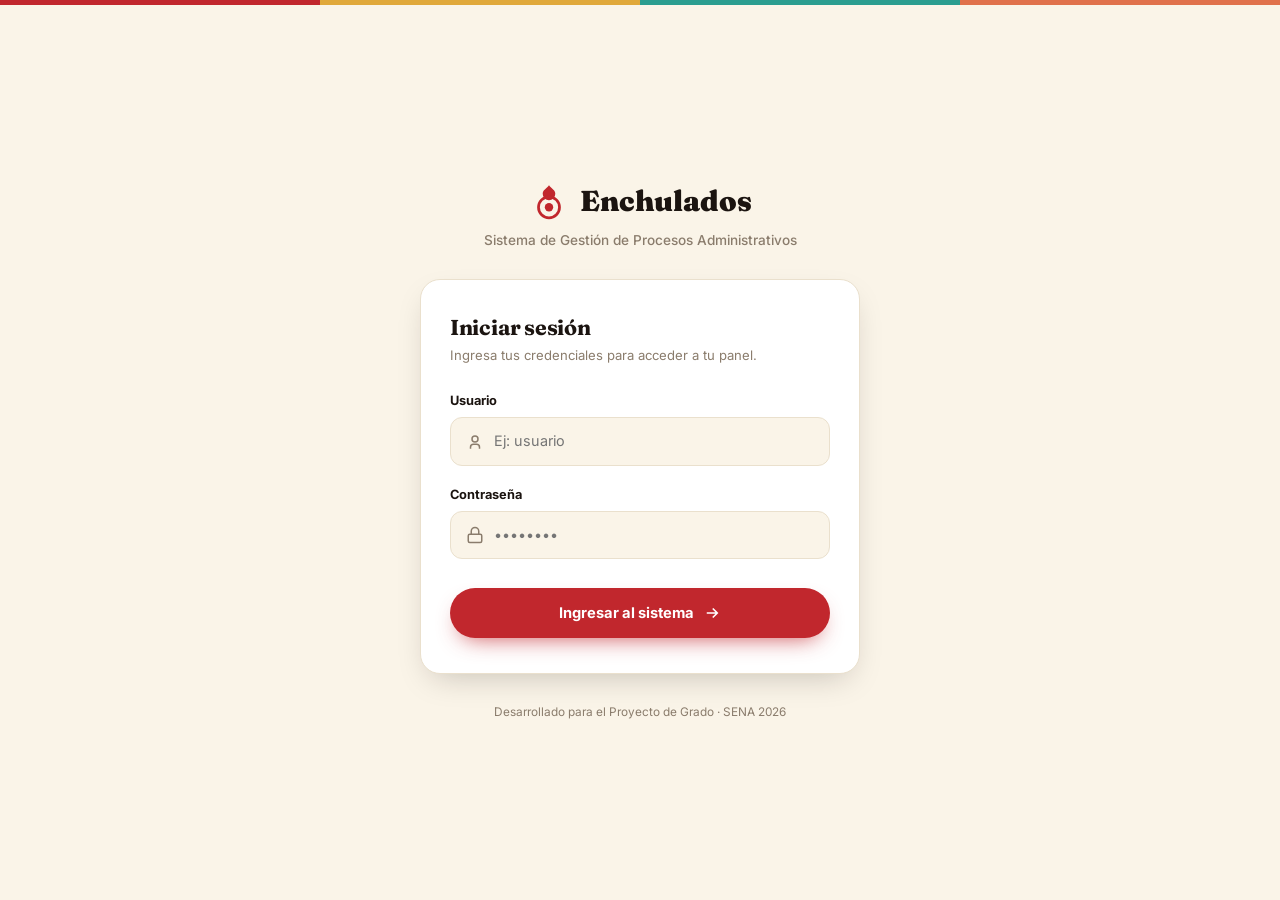
==== caja.html @ 60d2780e "Add files via upload" ====
<!DOCTYPE html>
<html lang="es">
<head>
<meta charset="UTF-8">
<meta name="viewport" content="width=device-width, initial-scale=1.0">
<title>Enchulados · Caja y Facturación</title>
<meta name="theme-color" content="#1B1410">
<link rel="preconnect" href="https://fonts.googleapis.com">
<link rel="preconnect" href="https://fonts.gstatic.com" crossorigin>
<link href="https://fonts.googleapis.com/css2?family=Fraunces:opsz,wght@9..144,600;9..144,700;9..144,900&family=Inter:wght@400;500;600;700&display=swap" rel="stylesheet">
<style>
*,*::before,*::after{box-sizing:border-box;margin:0;padding:0}
html{-webkit-text-size-adjust:100%;scroll-behavior:smooth}
button,input,select,textarea{font:inherit;color:inherit}
button{background:none;border:0;cursor:pointer}
a{color:inherit;text-decoration:none}
ul{list-style:none}

:root{
  --chile:#C1272D;
  --chile-d:#A3202A;
  --maiz:#E0A83A;
  --maiz-d:#8A6516;
  --jade:#2A9D8F;
  --jade-d:#1F7A6E;
  --crema:#FAF4E8;
  --crema-2:#F2E8D5;
  --blanco:#FFFFFF;
  --tinta:#1B1410;
  --txt:#4A4038;
  --txt-suave:#8A7C6C;
  --linea:#EAE0CD;
  --radio:16px;
  --sombra:0 1px 2px rgba(27,20,16,.04),0 12px 28px -18px rgba(27,20,16,.35);
  --fd:"Fraunces",Georgia,serif;
  --fb:"Inter",system-ui,-apple-system,sans-serif;
  --alto-strip:4px;
}

body{
  font-family:var(--fb);
  background:var(--crema);
  color:var(--txt);
  line-height:1.55;
  -webkit-font-smoothing:antialiased;
  overflow-x:hidden;
}

h1,h2,h3{font-family:var(--fd);color:var(--tinta);line-height:1.15;letter-spacing:-.01em}
h1{font-size:1.3rem;font-weight:900}
h2{font-size:1.1rem;font-weight:700}

.top-strip{
  position:fixed;top:0;left:0;right:0;height:var(--alto-strip);z-index:300;
  background:linear-gradient(90deg,var(--chile) 0 25%,var(--maiz) 25% 50%,var(--jade) 50% 75%,#E0714B 75% 100%);
}

.topbar{
  position:sticky;top:0;z-index:100;
  background:rgba(250,244,232,.95);
  backdrop-filter:blur(10px);-webkit-backdrop-filter:blur(10px);
  border-bottom:1px solid var(--linea);
  padding:.9rem 1rem;
  display:flex;align-items:center;justify-content:space-between;gap:.8rem;flex-wrap:wrap;
}

.brand{display:flex;align-items:center;gap:.5rem;font-family:var(--fd);font-weight:900;font-size:1.1rem;color:var(--tinta)}
.brand .mark{width:26px;height:26px;color:var(--chile);flex:none}

.top-tools{display:flex;align-items:center;gap:.6rem;flex-wrap:wrap;margin-left:auto}
.user-chip{display:flex;align-items:center;gap:.5rem;background:var(--blanco);border:1px solid var(--linea);border-radius:100px;padding:.25rem .7rem .25rem .25rem}
.avatar{width:30px;height:30px;border-radius:50%;background:var(--tinta);color:var(--maiz);display:grid;place-items:center;font-weight:700;font-size:.75rem;font-family:var(--fd);flex:none}
.user-chip b{font-size:.78rem;color:var(--tinta);font-weight:600;line-height:1.1}
.user-chip span{display:block;font-size:.65rem;color:var(--txt-suave)}
.btn-salir{background:rgba(193,39,45,.1);color:var(--chile);border-radius:6px;padding:.25rem .5rem;font-size:.72rem;font-weight:700;cursor:pointer}
.btn-salir:hover{background:var(--chile);color:#fff}

.content{padding:1rem;max-width:1000px;margin:0 auto;display:grid;gap:1.2rem}

/* Resumen / Kpis de Caja */
.kpis-caja{display:grid;grid-template-columns:repeat(3,1fr);gap:.8rem}
.kpi-c{background:var(--blanco);border:1px solid var(--linea);border-radius:var(--radio);padding:1rem;box-shadow:var(--sombra)}
.kpi-c .lab{font-size:.72rem;color:var(--txt-suave);font-weight:600;text-transform:uppercase}
.kpi-c .val{font-family:var(--fd);font-size:1.4rem;font-weight:900;color:var(--tinta);margin-top:.2rem;font-variant-numeric:tabular-nums}

.card{background:var(--blanco);border:1px solid var(--linea);border-radius:var(--radio);box-shadow:var(--sombra);overflow:hidden}
.card-head{display:flex;align-items:center;justify-content:space-between;gap:.8rem;padding:1rem 1.2rem;border-bottom:1px solid var(--linea)}
.card-body{padding:1rem;display:grid;gap:1rem}

.table-wrap{overflow-x:auto}
table{width:100%;border-collapse:collapse;font-size:.85rem}
th{text-align:left;font-size:.68rem;letter-spacing:.08em;text-transform:uppercase;color:var(--txt-suave);font-weight:600;padding:.6rem .8rem;border-bottom:1px solid var(--linea);white-space:nowrap}
td{padding:.75rem .8rem;border-bottom:1px solid var(--linea);vertical-align:middle}
tbody tr:last-child td{border-bottom:0}
tbody tr:hover{background:#FFFCF6}
td.num{font-variant-numeric:tabular-nums;font-weight:600;color:var(--tinta);white-space:nowrap}

.btn{display:inline-flex;align-items:center;gap:.4rem;padding:.5rem .9rem;border-radius:100px;font-size:.8rem;font-weight:600;cursor:pointer;transition:.2s;white-space:nowrap}
.btn svg{width:15px;height:15px}
.btn-primary{background:var(--maiz-d);color:#fff;box-shadow:0 8px 20px -10px rgba(138,101,22,.9)}
.btn-primary:hover{background:#705111}

.vacio{text-align:center;padding:2.5rem 1rem;color:var(--txt-suave)}
.vacio p{font-size:.86rem}

.modal{position:fixed;inset:0;z-index:200;display:none;align-items:center;justify-content:center;padding:1rem}
.modal.open{display:flex}
.modal-fondo{position:absolute;inset:0;background:rgba(27,20,16,.55);backdrop-filter:blur(3px)}
.modal-caja{position:relative;background:var(--blanco);border-radius:18px;width:min(440px,100%);box-shadow:0 30px 60px -20px rgba(0,0,0,.5);overflow:hidden}
.modal-head{display:flex;align-items:center;padding:1rem 1.2rem;border-bottom:1px solid var(--linea)}
.modal-body{padding:1.2rem;display:grid;gap:.9rem}
.field label{display:block;font-size:.76rem;font-weight:600;color:var(--tinta);margin-bottom:.3rem}
.field input, .field textarea{width:100%;border:1px solid var(--linea);border-radius:10px;padding:.65rem .8rem;font-size:.88rem;background:var(--crema);outline:0}
.field input:focus, .field textarea:focus{border-color:var(--chile);background:#fff}
.field textarea{resize:vertical;min-height:80px}
.modal-foot{display:flex;gap:.5rem;justify-content:flex-end;padding:1rem 1.2rem;border-top:1px solid var(--linea);background:var(--crema)}

.pago-info{background:var(--crema);padding:.8rem 1rem;border-radius:12px;display:grid;gap:.3rem;font-size:.85rem}
.pago-info b{color:var(--tinta)}

.toast{position:fixed;bottom:1rem;right:1rem;background:var(--tinta);color:#fff;padding:.7rem 1rem;border-radius:10px;font-size:.8rem;z-index:500;box-shadow:var(--sombra)}

@media(max-width:768px){
  .kpis-caja{grid-template-columns:1fr}
}
@media(max-width:480px){
  .topbar{padding:.7rem;gap:.5rem}
  .user-chip div{display:none}
  .user-chip{padding:.2rem}
}
</style>
</head>
<body>

<div class="top-strip"></div>

<header class="topbar">
  <div class="brand">
    <svg class="mark" viewBox="0 0 40 40" aria-hidden="true">
      <path d="M20 5c2.4 3.6 6 4.2 6 8.2a6 6 0 1 1-12 0C14 9.2 17.6 8.6 20 5z" fill="currentColor"/>
      <circle cx="20" cy="26" r="10" fill="none" stroke="currentColor" stroke-width="2.6"/>
      <circle cx="20" cy="26" r="4" fill="currentColor"/>
    </svg>
    <span>Enchulados · Caja</span>
  </div>

  <div class="top-tools">
    <div class="user-chip">
      <span class="avatar" id="avatarSesion">CJ</span>
      <div>
        <b id="nombreSesion">Cajera</b>
        <span id="rolSesion">Caja</span>
      </div>
      <button class="btn-salir" onclick="cerrarSesion()" title="Salir">Salir</button>
    </div>
  </div>
</header>

<main class="content">
  
  <!-- KPIS / BALANCE DE CAJA -->
  <div class="kpis-caja">
    <div class="kpi-c">
      <div class="lab">Ingresos Totales Hoy</div>
      <div class="val" id="lblTotalIngresos">$0</div>
    </div>
    <div class="kpi-c">
      <div class="lab">Pedidos Facturados</div>
      <div class="val" id="lblTotalFacturados">0</div>
    </div>
    <div class="kpi-c">
      <div class="lab">Base / Cambio Inicial</div>
      <div class="val">$100.000</div>
    </div>
  </div>

  <!-- TABLA DE COBROS PENDIENTES -->
  <div class="card">
    <div class="card-head">
      <h2>Cobros y Facturación Pendiente</h2>
    </div>
    <div class="table-wrap">
      <table>
        <thead>
          <tr>
            <th>N°</th>
            <th>Cliente / Mesa</th>
            <th>Detalle</th>
            <th>Total</th>
            <th>Acción</th>
          </tr>
        </thead>
        <tbody id="tablaCaja"></tbody>
      </table>
    </div>
  </div>

  <!-- SECCIÓN DE NOTAS / BALANCE DE TURNO -->
  <div class="card">
    <div class="card-head">
      <h2>Notas y Cuadre de Caja</h2>
      <span style="font-size:.78rem; color:var(--txt-suave);">Evita descuadres anotando novedades del turno</span>
    </div>
    <div class="card-body">
      <div class="field">
        <label>Observaciones del turno (Billetes retenidos, base, ajustes, etc.)</label>
        <textarea id="txtNotasCaja" placeholder="Escribe aquí cualquier novedad para el administrador..."></textarea>
      </div>
      <div>
        <button class="btn btn-primary" onclick="guardarNotasCaja()">Guardar Notas de Caja</button>
      </div>
    </div>
  </div>

</main>

<div class="modal" id="modalCobro">
  <div class="modal-fondo" onclick="cerrarModal()"></div>
  <div class="modal-caja">
    <div class="modal-head">
      <h2 id="tituloCobro">Cobrar Pedido</h2>
    </div>
    <div class="modal-body">
      <div class="pago-info" id="detalleCobro"></div>
      <div class="field">
        <label>Efectivo Recibido ($)</label>
        <input type="number" id="efectivoRecibido" placeholder="Ej: 50000" oninput="calcularVueltas()">
      </div>
      <div class="pago-info">
        <span>Cambio / Vueltas:</span>
        <b id="lblVueltas" style="font-size:1.1rem; color:var(--jade-d);">$0</b>
      </div>
    </div>
    <div class="modal-foot">
      <button class="btn btn-line" onclick="cerrarModal()">Cancelar</button>
      <button class="btn btn-primary" onclick="confirmarPago()">Cobrar y Facturar</button>
    </div>
  </div>
</div>

<div id="toast" class="toast" style="display:none;"></div>

<script>
const sesionActual = JSON.parse(localStorage.getItem('enchulados_sesion'));
if(!sesionActual){
  window.location.href = 'index.html';
} else if(sesionActual.rol !== 'Cajera' && sesionActual.rol !== 'Cajero' && !sesionActual.rol.includes('Admin')){
  if(sesionActual.rol.includes('Mese')) window.location.href = 'mesera.html';
  else if(sesionActual.rol.includes('Repart')) window.location.href = 'repartidor.html';
  else window.location.href = 'index.html';
} else {
  document.getElementById('nombreSesion').textContent = sesionActual.nombre;
  document.getElementById('rolSesion').textContent = sesionActual.rol;
  document.getElementById('avatarSesion').textContent = sesionActual.nombre.split(' ').map(p=>p[0]).slice(0,2).join('').toUpperCase();
}

function cerrarSesion(){
  localStorage.removeItem('enchulados_sesion');
  window.location.href = 'index.html';
}

let pedidoActualId = null;
let totalActualValor = 0;

function mostrarToast(msg){
  const t = document.getElementById('toast');
  t.textContent = msg;
  t.style.display = 'block';
  setTimeout(()=> t.style.display = 'none', 3000);
}

function renderCaja(){
  let pedidos = JSON.parse(localStorage.getItem('enchulados_pedidos')) || [];
  let pendientes = pedidos.filter(p => p.estado !== 'entregado');
  let entregados = pedidos.filter(p => p.estado === 'entregado');
  let contenedor = document.getElementById('tablaCaja');

  // Calcular ingresos y total facturados basados en entregados
  let ingresosTotales = entregados.reduce((acc, p) => acc + (p.total || 0), 0);
  document.getElementById('lblTotalIngresos').textContent = '$' + ingresosTotales.toLocaleString('es-CO');
  document.getElementById('lblTotalFacturados').textContent = entregados.length;

  if(!pendientes.length){
    contenedor.innerHTML = '<tr><td colspan="5"><div class="vacio"><p>No hay pedidos pendientes de cobro.</p></div></td></tr>';
  } else {
    contenedor.innerHTML = pendientes.map(p => `
      <tr>
        <td class="num">#${p.id}</td>
        <td><strong>${p.cliente}</strong></td>
        <td style="font-size:.8rem; color:var(--txt-suave);">${p.detalle}</td>
        <td class="num">$${p.total.toLocaleString('es-CO')}</td>
        <td><button class="btn btn-primary" onclick="abrirCobro(${p.id})">Cobrar</button></td>
      </tr>
    `).join('');
  }

  // Cargar notas guardadas si existen
  let notasGuardadas = localStorage.getItem('enchulados_notas_caja') || '';
  document.getElementById('txtNotasCaja').value = notasGuardadas;
}

function abrirCobro(id){
  let pedidos = JSON.parse(localStorage.getItem('enchulados_pedidos')) || [];
  let p = pedidos.find(x => x.id === id);
  if(!p) return;

  pedidoActualId = p.id;
  totalActualValor = p.total;

  document.getElementById('tituloCobro').textContent = 'Cobrar Pedido #' + p.id;
  document.getElementById('detalleCobro').innerHTML = `
    <div><b>Cliente:</b> ${p.cliente}</div>
    <div><b>Detalle:</b> ${p.detalle}</div>
    <div><b>Total a pagar:</b> <span style="color:var(--chile); font-size:1rem;">$${p.total.toLocaleString('es-CO')}</span></div>
  `;
  document.getElementById('efectivoRecibido').value = '';
  document.getElementById('lblVueltas').textContent = '$0';
  document.getElementById('modalCobro').classList.add('open');
}

function calcularVueltas(){
  let recibido = parseInt(document.getElementById('efectivoRecibido').value) || 0;
  let vueltas = recibido - totalActualValor;
  let lbl = document.getElementById('lblVueltas');
  if(vueltas >= 0){
    lbl.textContent = '$' + vueltas.toLocaleString('es-CO');
    lbl.style.color = 'var(--jade-d)';
  } else {
    lbl.textContent = 'Faltan dinero ($' + Math.abs(vueltas).toLocaleString('es-CO') + ')';
    lbl.style.color = 'var(--chile)';
  }
}

function confirmarPago(){
  let pedidos = JSON.parse(localStorage.getItem('enchulados_pedidos')) || [];
  let p = pedidos.find(x => x.id === pedidoActualId);
  if(p){
    p.estado = 'entregado';
    localStorage.setItem('enchulados_pedidos', JSON.stringify(pedidos));
    cerrarModal();
    renderCaja();
    mostrarToast('¡Pedido cobrado y facturado con éxito!');
  }
}

function cerrarModal(){
  document.getElementById('modalCobro').classList.remove('open');
}

function guardarNotasCaja(){
  let notas = document.getElementById('txtNotasCaja').value;
  localStorage.setItem('enchulados_notas_caja', notas);
  mostrarToast('Notas de caja guardadas correctamente.');
}

renderCaja();
</script>
</body>
</html>
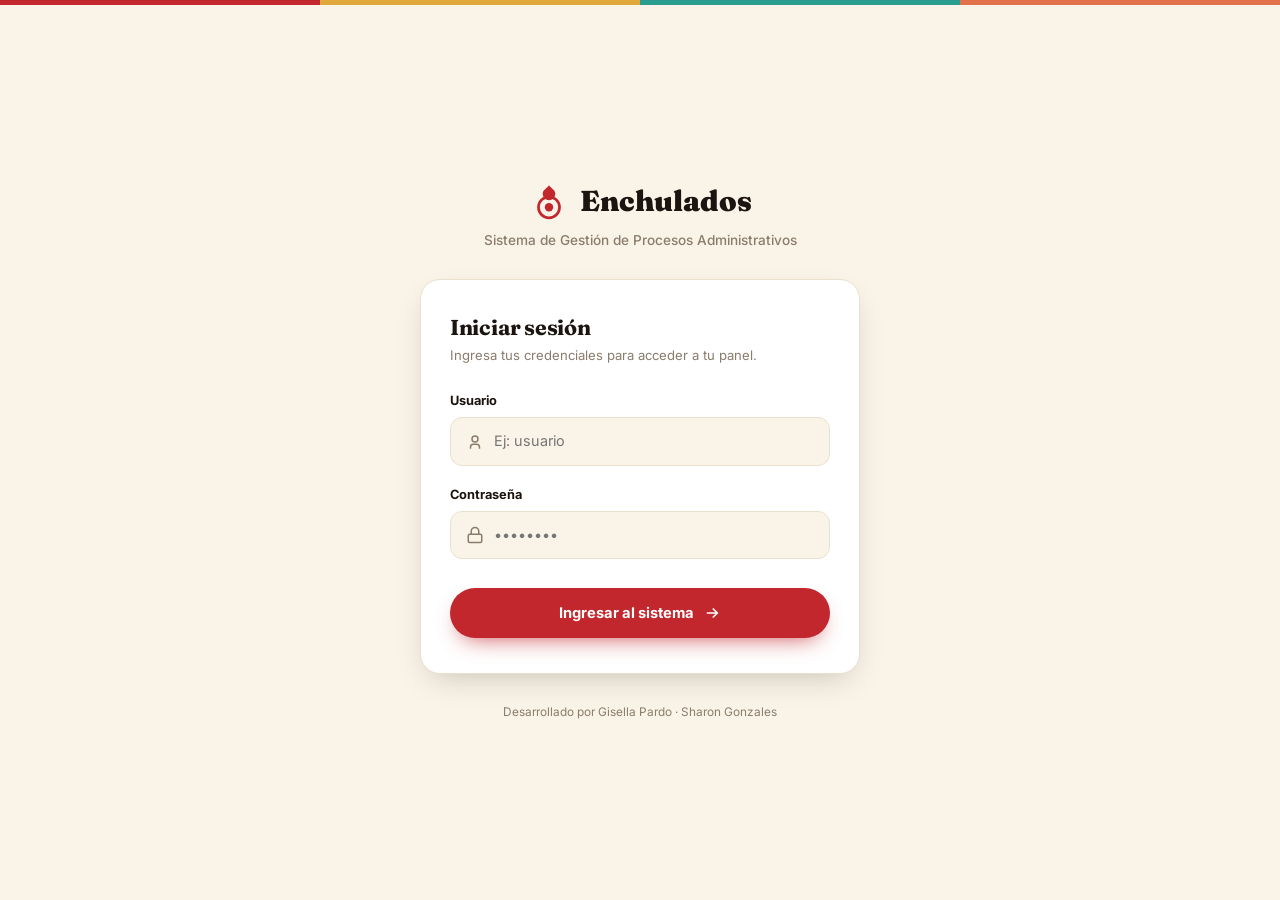
==== commit a265804a: "Add files via upload" ====
--- a/caja.html
+++ b/caja.html
@@ -1,359 +1,153 @@
-<!DOCTYPE html>
+<!doctype html>
 <html lang="es">
-<head>
-<meta charset="UTF-8">
-<meta name="viewport" content="width=device-width, initial-scale=1.0">
-<title>Enchulados · Caja y Facturación</title>
-<meta name="theme-color" content="#1B1410">
-<link rel="preconnect" href="https://fonts.googleapis.com">
-<link rel="preconnect" href="https://fonts.gstatic.com" crossorigin>
-<link href="https://fonts.googleapis.com/css2?family=Fraunces:opsz,wght@9..144,600;9..144,700;9..144,900&family=Inter:wght@400;500;600;700&display=swap" rel="stylesheet">
-<style>
-*,*::before,*::after{box-sizing:border-box;margin:0;padding:0}
-html{-webkit-text-size-adjust:100%;scroll-behavior:smooth}
-button,input,select,textarea{font:inherit;color:inherit}
-button{background:none;border:0;cursor:pointer}
-a{color:inherit;text-decoration:none}
-ul{list-style:none}
+  <head>
+    <meta charset="UTF-8" />
+    <meta name="viewport" content="width=device-width, initial-scale=1.0" />
+    <title>Enchulados · Caja y Facturación</title>
+    <meta name="theme-color" content="#1B1410" />
+    <link rel="preconnect" href="https://fonts.googleapis.com" />
+    <link rel="preconnect" href="https://fonts.gstatic.com" crossorigin />
+    <link
+      href="https://fonts.googleapis.com/css2?family=Fraunces:opsz,wght@9..144,600;9..144,700;9..144,900&family=Inter:wght@400;500;600;700&display=swap"
+      rel="stylesheet"
+    />
+    <link rel="stylesheet" href="caja.css" />
+  </head>
+  <body>
+    <div class="franja-superior"></div>
 
-:root{
-  --chile:#C1272D;
-  --chile-d:#A3202A;
-  --maiz:#E0A83A;
-  --maiz-d:#8A6516;
-  --jade:#2A9D8F;
-  --jade-d:#1F7A6E;
-  --crema:#FAF4E8;
-  --crema-2:#F2E8D5;
-  --blanco:#FFFFFF;
-  --tinta:#1B1410;
-  --txt:#4A4038;
-  --txt-suave:#8A7C6C;
-  --linea:#EAE0CD;
-  --radio:16px;
-  --sombra:0 1px 2px rgba(27,20,16,.04),0 12px 28px -18px rgba(27,20,16,.35);
-  --fd:"Fraunces",Georgia,serif;
-  --fb:"Inter",system-ui,-apple-system,sans-serif;
-  --alto-strip:4px;
-}
+    <header class="barra-superior">
+      <div class="marca">
+        <svg class="icono-marca" viewBox="0 0 40 40" aria-hidden="true">
+          <path
+            d="M20 5c2.4 3.6 6 4.2 6 8.2a6 6 0 1 1-12 0C14 9.2 17.6 8.6 20 5z"
+            fill="currentColor"
+          />
+          <circle
+            cx="20"
+            cy="26"
+            r="10"
+            fill="none"
+            stroke="currentColor"
+            stroke-width="2.6"
+          />
+          <circle cx="20" cy="26" r="4" fill="currentColor" />
+        </svg>
+        <span>Enchulados · Caja</span>
+      </div>
 
-body{
-  font-family:var(--fb);
-  background:var(--crema);
-  color:var(--txt);
-  line-height:1.55;
-  -webkit-font-smoothing:antialiased;
-  overflow-x:hidden;
-}
+      <div class="herramientas-superiores">
+        <div class="ficha-usuario">
+          <span class="avatar" id="avatarSesion">CJ</span>
+          <div>
+            <b id="nombreSesion">Cajera</b>
+            <span id="rolSesion">Caja</span>
+          </div>
+          <button class="boton-salir" onclick="cerrarSesion()" title="Salir">
+            Salir
+          </button>
+        </div>
+      </div>
+    </header>
 
-h1,h2,h3{font-family:var(--fd);color:var(--tinta);line-height:1.15;letter-spacing:-.01em}
-h1{font-size:1.3rem;font-weight:900}
-h2{font-size:1.1rem;font-weight:700}
+    <main class="contenido">
+      <div class="cuadricula-kpi">
+        <div class="tarjeta-kpi">
+          <div class="etiqueta-kpi">Ingresos Totales Hoy</div>
+          <div class="valor-kpi" id="etiquetaTotalIngresos">$0</div>
+        </div>
+        <div class="tarjeta-kpi">
+          <div class="etiqueta-kpi">Pedidos Facturados</div>
+          <div class="valor-kpi" id="etiquetaTotalFacturados">0</div>
+        </div>
+        <div class="tarjeta-kpi">
+          <div class="etiqueta-kpi">Base / Cambio Inicial</div>
+          <div class="valor-kpi">$100.000</div>
+        </div>
+      </div>
 
-.top-strip{
-  position:fixed;top:0;left:0;right:0;height:var(--alto-strip);z-index:300;
-  background:linear-gradient(90deg,var(--chile) 0 25%,var(--maiz) 25% 50%,var(--jade) 50% 75%,#E0714B 75% 100%);
-}
+      <div class="tarjeta">
+        <div class="cabecera-tarjeta">
+          <h2>Cobros y Facturación Pendiente</h2>
+        </div>
+        <div class="contenedor-tabla">
+          <table>
+            <thead>
+              <tr>
+                <th>N°</th>
+                <th>Cliente / Mesa</th>
+                <th>Detalle</th>
+                <th>Total</th>
+                <th>Acción</th>
+              </tr>
+            </thead>
+            <tbody id="tablaCaja"></tbody>
+          </table>
+        </div>
+      </div>
 
-.topbar{
-  position:sticky;top:0;z-index:100;
-  background:rgba(250,244,232,.95);
-  backdrop-filter:blur(10px);-webkit-backdrop-filter:blur(10px);
-  border-bottom:1px solid var(--linea);
-  padding:.9rem 1rem;
-  display:flex;align-items:center;justify-content:space-between;gap:.8rem;flex-wrap:wrap;
-}
+      <div class="tarjeta">
+        <div class="cabecera-tarjeta">
+          <h2>Notas y Cuadre de Caja</h2>
+          <span style="font-size: 0.78rem; color: var(--txt-suave)"
+            >Evita descuadres anotando novedades del turno</span
+          >
+        </div>
+        <div class="cuerpo-tarjeta">
+          <div class="campo-formulario">
+            <label
+              >Observaciones del turno (Billetes retenidos, base, ajustes,
+              etc.)</label
+            >
+            <textarea
+              id="textoNotasCaja"
+              placeholder="Escribe aquí cualquier novedad para el administrador..."
+            ></textarea>
+          </div>
+          <div>
+            <button class="boton boton-primario" onclick="guardarNotasCaja()">
+              Guardar Notas de Caja
+            </button>
+          </div>
+        </div>
+      </div>
+    </main>
 
-.brand{display:flex;align-items:center;gap:.5rem;font-family:var(--fd);font-weight:900;font-size:1.1rem;color:var(--tinta)}
-.brand .mark{width:26px;height:26px;color:var(--chile);flex:none}
-
-.top-tools{display:flex;align-items:center;gap:.6rem;flex-wrap:wrap;margin-left:auto}
-.user-chip{display:flex;align-items:center;gap:.5rem;background:var(--blanco);border:1px solid var(--linea);border-radius:100px;padding:.25rem .7rem .25rem .25rem}
-.avatar{width:30px;height:30px;border-radius:50%;background:var(--tinta);color:var(--maiz);display:grid;place-items:center;font-weight:700;font-size:.75rem;font-family:var(--fd);flex:none}
-.user-chip b{font-size:.78rem;color:var(--tinta);font-weight:600;line-height:1.1}
-.user-chip span{display:block;font-size:.65rem;color:var(--txt-suave)}
-.btn-salir{background:rgba(193,39,45,.1);color:var(--chile);border-radius:6px;padding:.25rem .5rem;font-size:.72rem;font-weight:700;cursor:pointer}
-.btn-salir:hover{background:var(--chile);color:#fff}
-
-.content{padding:1rem;max-width:1000px;margin:0 auto;display:grid;gap:1.2rem}
-
-/* Resumen / Kpis de Caja */
-.kpis-caja{display:grid;grid-template-columns:repeat(3,1fr);gap:.8rem}
-.kpi-c{background:var(--blanco);border:1px solid var(--linea);border-radius:var(--radio);padding:1rem;box-shadow:var(--sombra)}
-.kpi-c .lab{font-size:.72rem;color:var(--txt-suave);font-weight:600;text-transform:uppercase}
-.kpi-c .val{font-family:var(--fd);font-size:1.4rem;font-weight:900;color:var(--tinta);margin-top:.2rem;font-variant-numeric:tabular-nums}
-
-.card{background:var(--blanco);border:1px solid var(--linea);border-radius:var(--radio);box-shadow:var(--sombra);overflow:hidden}
-.card-head{display:flex;align-items:center;justify-content:space-between;gap:.8rem;padding:1rem 1.2rem;border-bottom:1px solid var(--linea)}
-.card-body{padding:1rem;display:grid;gap:1rem}
-
-.table-wrap{overflow-x:auto}
-table{width:100%;border-collapse:collapse;font-size:.85rem}
-th{text-align:left;font-size:.68rem;letter-spacing:.08em;text-transform:uppercase;color:var(--txt-suave);font-weight:600;padding:.6rem .8rem;border-bottom:1px solid var(--linea);white-space:nowrap}
-td{padding:.75rem .8rem;border-bottom:1px solid var(--linea);vertical-align:middle}
-tbody tr:last-child td{border-bottom:0}
-tbody tr:hover{background:#FFFCF6}
-td.num{font-variant-numeric:tabular-nums;font-weight:600;color:var(--tinta);white-space:nowrap}
-
-.btn{display:inline-flex;align-items:center;gap:.4rem;padding:.5rem .9rem;border-radius:100px;font-size:.8rem;font-weight:600;cursor:pointer;transition:.2s;white-space:nowrap}
-.btn svg{width:15px;height:15px}
-.btn-primary{background:var(--maiz-d);color:#fff;box-shadow:0 8px 20px -10px rgba(138,101,22,.9)}
-.btn-primary:hover{background:#705111}
-
-.vacio{text-align:center;padding:2.5rem 1rem;color:var(--txt-suave)}
-.vacio p{font-size:.86rem}
-
-.modal{position:fixed;inset:0;z-index:200;display:none;align-items:center;justify-content:center;padding:1rem}
-.modal.open{display:flex}
-.modal-fondo{position:absolute;inset:0;background:rgba(27,20,16,.55);backdrop-filter:blur(3px)}
-.modal-caja{position:relative;background:var(--blanco);border-radius:18px;width:min(440px,100%);box-shadow:0 30px 60px -20px rgba(0,0,0,.5);overflow:hidden}
-.modal-head{display:flex;align-items:center;padding:1rem 1.2rem;border-bottom:1px solid var(--linea)}
-.modal-body{padding:1.2rem;display:grid;gap:.9rem}
-.field label{display:block;font-size:.76rem;font-weight:600;color:var(--tinta);margin-bottom:.3rem}
-.field input, .field textarea{width:100%;border:1px solid var(--linea);border-radius:10px;padding:.65rem .8rem;font-size:.88rem;background:var(--crema);outline:0}
-.field input:focus, .field textarea:focus{border-color:var(--chile);background:#fff}
-.field textarea{resize:vertical;min-height:80px}
-.modal-foot{display:flex;gap:.5rem;justify-content:flex-end;padding:1rem 1.2rem;border-top:1px solid var(--linea);background:var(--crema)}
-
-.pago-info{background:var(--crema);padding:.8rem 1rem;border-radius:12px;display:grid;gap:.3rem;font-size:.85rem}
-.pago-info b{color:var(--tinta)}
-
-.toast{position:fixed;bottom:1rem;right:1rem;background:var(--tinta);color:#fff;padding:.7rem 1rem;border-radius:10px;font-size:.8rem;z-index:500;box-shadow:var(--sombra)}
-
-@media(max-width:768px){
-  .kpis-caja{grid-template-columns:1fr}
-}
-@media(max-width:480px){
-  .topbar{padding:.7rem;gap:.5rem}
-  .user-chip div{display:none}
-  .user-chip{padding:.2rem}
-}
-</style>
-</head>
-<body>
-
-<div class="top-strip"></div>
-
-<header class="topbar">
-  <div class="brand">
-    <svg class="mark" viewBox="0 0 40 40" aria-hidden="true">
-      <path d="M20 5c2.4 3.6 6 4.2 6 8.2a6 6 0 1 1-12 0C14 9.2 17.6 8.6 20 5z" fill="currentColor"/>
-      <circle cx="20" cy="26" r="10" fill="none" stroke="currentColor" stroke-width="2.6"/>
-      <circle cx="20" cy="26" r="4" fill="currentColor"/>
-    </svg>
-    <span>Enchulados · Caja</span>
-  </div>
-
-  <div class="top-tools">
-    <div class="user-chip">
-      <span class="avatar" id="avatarSesion">CJ</span>
-      <div>
-        <b id="nombreSesion">Cajera</b>
-        <span id="rolSesion">Caja</span>
-      </div>
-      <button class="btn-salir" onclick="cerrarSesion()" title="Salir">Salir</button>
-    </div>
-  </div>
-</header>
-
-<main class="content">
-  
-  <!-- KPIS / BALANCE DE CAJA -->
-  <div class="kpis-caja">
-    <div class="kpi-c">
-      <div class="lab">Ingresos Totales Hoy</div>
-      <div class="val" id="lblTotalIngresos">$0</div>
-    </div>
-    <div class="kpi-c">
-      <div class="lab">Pedidos Facturados</div>
-      <div class="val" id="lblTotalFacturados">0</div>
-    </div>
-    <div class="kpi-c">
-      <div class="lab">Base / Cambio Inicial</div>
-      <div class="val">$100.000</div>
-    </div>
-  </div>
-
-  <!-- TABLA DE COBROS PENDIENTES -->
-  <div class="card">
-    <div class="card-head">
-      <h2>Cobros y Facturación Pendiente</h2>
-    </div>
-    <div class="table-wrap">
-      <table>
-        <thead>
-          <tr>
-            <th>N°</th>
-            <th>Cliente / Mesa</th>
-            <th>Detalle</th>
-            <th>Total</th>
-            <th>Acción</th>
-          </tr>
-        </thead>
-        <tbody id="tablaCaja"></tbody>
-      </table>
-    </div>
-  </div>
-
-  <!-- SECCIÓN DE NOTAS / BALANCE DE TURNO -->
-  <div class="card">
-    <div class="card-head">
-      <h2>Notas y Cuadre de Caja</h2>
-      <span style="font-size:.78rem; color:var(--txt-suave);">Evita descuadres anotando novedades del turno</span>
-    </div>
-    <div class="card-body">
-      <div class="field">
-        <label>Observaciones del turno (Billetes retenidos, base, ajustes, etc.)</label>
-        <textarea id="txtNotasCaja" placeholder="Escribe aquí cualquier novedad para el administrador..."></textarea>
-      </div>
-      <div>
-        <button class="btn btn-primary" onclick="guardarNotasCaja()">Guardar Notas de Caja</button>
+    <div class="modal" id="modalCobro">
+      <div class="modal-fondo" onclick="cerrarModal()"></div>
+      <div class="modal-caja">
+        <div class="modal-cabecera">
+          <h2 id="tituloCobro">Cobrar Pedido</h2>
+        </div>
+        <div class="modal-cuerpo">
+          <div class="informacion-pago" id="detalleCobro"></div>
+          <div class="campo-formulario">
+            <label>Efectivo Recibido ($)</label>
+            <input
+              type="number"
+              id="efectivoRecibido"
+              placeholder="Ej: 50000"
+              oninput="calcularVueltas()"
+            />
+          </div>
+          <div class="informacion-pago">
+            <span>Cambio / Vueltas:</span>
+            <b id="etiquetaVueltas" style="font-size: 1.1rem; color: var(--jade-d)"
+              >$0</b
+            >
+          </div>
+        </div>
+        <div class="modal-pie">
+          <button class="boton boton-linea" onclick="cerrarModal()">Cancelar</button>
+          <button class="boton boton-primario" onclick="confirmarPago()">
+            Cobrar y Facturar
+          </button>
+        </div>
       </div>
     </div>
-  </div>
 
-</main>
+    <div id="notificacionFlotante" class="notificacion-flotante" style="display: none"></div>
 
-<div class="modal" id="modalCobro">
-  <div class="modal-fondo" onclick="cerrarModal()"></div>
-  <div class="modal-caja">
-    <div class="modal-head">
-      <h2 id="tituloCobro">Cobrar Pedido</h2>
-    </div>
-    <div class="modal-body">
-      <div class="pago-info" id="detalleCobro"></div>
-      <div class="field">
-        <label>Efectivo Recibido ($)</label>
-        <input type="number" id="efectivoRecibido" placeholder="Ej: 50000" oninput="calcularVueltas()">
-      </div>
-      <div class="pago-info">
-        <span>Cambio / Vueltas:</span>
-        <b id="lblVueltas" style="font-size:1.1rem; color:var(--jade-d);">$0</b>
-      </div>
-    </div>
-    <div class="modal-foot">
-      <button class="btn btn-line" onclick="cerrarModal()">Cancelar</button>
-      <button class="btn btn-primary" onclick="confirmarPago()">Cobrar y Facturar</button>
-    </div>
-  </div>
-</div>
-
-<div id="toast" class="toast" style="display:none;"></div>
-
-<script>
-const sesionActual = JSON.parse(localStorage.getItem('enchulados_sesion'));
-if(!sesionActual){
-  window.location.href = 'index.html';
-} else if(sesionActual.rol !== 'Cajera' && sesionActual.rol !== 'Cajero' && !sesionActual.rol.includes('Admin')){
-  if(sesionActual.rol.includes('Mese')) window.location.href = 'mesera.html';
-  else if(sesionActual.rol.includes('Repart')) window.location.href = 'repartidor.html';
-  else window.location.href = 'index.html';
-} else {
-  document.getElementById('nombreSesion').textContent = sesionActual.nombre;
-  document.getElementById('rolSesion').textContent = sesionActual.rol;
-  document.getElementById('avatarSesion').textContent = sesionActual.nombre.split(' ').map(p=>p[0]).slice(0,2).join('').toUpperCase();
-}
-
-function cerrarSesion(){
-  localStorage.removeItem('enchulados_sesion');
-  window.location.href = 'index.html';
-}
-
-let pedidoActualId = null;
-let totalActualValor = 0;
-
-function mostrarToast(msg){
-  const t = document.getElementById('toast');
-  t.textContent = msg;
-  t.style.display = 'block';
-  setTimeout(()=> t.style.display = 'none', 3000);
-}
-
-function renderCaja(){
-  let pedidos = JSON.parse(localStorage.getItem('enchulados_pedidos')) || [];
-  let pendientes = pedidos.filter(p => p.estado !== 'entregado');
-  let entregados = pedidos.filter(p => p.estado === 'entregado');
-  let contenedor = document.getElementById('tablaCaja');
-
-  // Calcular ingresos y total facturados basados en entregados
-  let ingresosTotales = entregados.reduce((acc, p) => acc + (p.total || 0), 0);
-  document.getElementById('lblTotalIngresos').textContent = '$' + ingresosTotales.toLocaleString('es-CO');
-  document.getElementById('lblTotalFacturados').textContent = entregados.length;
-
-  if(!pendientes.length){
-    contenedor.innerHTML = '<tr><td colspan="5"><div class="vacio"><p>No hay pedidos pendientes de cobro.</p></div></td></tr>';
-  } else {
-    contenedor.innerHTML = pendientes.map(p => `
-      <tr>
-        <td class="num">#${p.id}</td>
-        <td><strong>${p.cliente}</strong></td>
-        <td style="font-size:.8rem; color:var(--txt-suave);">${p.detalle}</td>
-        <td class="num">$${p.total.toLocaleString('es-CO')}</td>
-        <td><button class="btn btn-primary" onclick="abrirCobro(${p.id})">Cobrar</button></td>
-      </tr>
-    `).join('');
-  }
-
-  // Cargar notas guardadas si existen
-  let notasGuardadas = localStorage.getItem('enchulados_notas_caja') || '';
-  document.getElementById('txtNotasCaja').value = notasGuardadas;
-}
-
-function abrirCobro(id){
-  let pedidos = JSON.parse(localStorage.getItem('enchulados_pedidos')) || [];
-  let p = pedidos.find(x => x.id === id);
-  if(!p) return;
-
-  pedidoActualId = p.id;
-  totalActualValor = p.total;
-
-  document.getElementById('tituloCobro').textContent = 'Cobrar Pedido #' + p.id;
-  document.getElementById('detalleCobro').innerHTML = `
-    <div><b>Cliente:</b> ${p.cliente}</div>
-    <div><b>Detalle:</b> ${p.detalle}</div>
-    <div><b>Total a pagar:</b> <span style="color:var(--chile); font-size:1rem;">$${p.total.toLocaleString('es-CO')}</span></div>
-  `;
-  document.getElementById('efectivoRecibido').value = '';
-  document.getElementById('lblVueltas').textContent = '$0';
-  document.getElementById('modalCobro').classList.add('open');
-}
-
-function calcularVueltas(){
-  let recibido = parseInt(document.getElementById('efectivoRecibido').value) || 0;
-  let vueltas = recibido - totalActualValor;
-  let lbl = document.getElementById('lblVueltas');
-  if(vueltas >= 0){
-    lbl.textContent = '$' + vueltas.toLocaleString('es-CO');
-    lbl.style.color = 'var(--jade-d)';
-  } else {
-    lbl.textContent = 'Faltan dinero ($' + Math.abs(vueltas).toLocaleString('es-CO') + ')';
-    lbl.style.color = 'var(--chile)';
-  }
-}
-
-function confirmarPago(){
-  let pedidos = JSON.parse(localStorage.getItem('enchulados_pedidos')) || [];
-  let p = pedidos.find(x => x.id === pedidoActualId);
-  if(p){
-    p.estado = 'entregado';
-    localStorage.setItem('enchulados_pedidos', JSON.stringify(pedidos));
-    cerrarModal();
-    renderCaja();
-    mostrarToast('¡Pedido cobrado y facturado con éxito!');
-  }
-}
-
-function cerrarModal(){
-  document.getElementById('modalCobro').classList.remove('open');
-}
-
-function guardarNotasCaja(){
-  let notas = document.getElementById('txtNotasCaja').value;
-  localStorage.setItem('enchulados_notas_caja', notas);
-  mostrarToast('Notas de caja guardadas correctamente.');
-}
-
-renderCaja();
-</script>
-</body>
+    <script src="caja.js"></script>
+  </body>
 </html>
--- a/caja.css
+++ b/caja.css
@@ -0,0 +1,422 @@
+*,
+*::before,
+*::after {
+  box-sizing: border-box;
+  margin: 0;
+  padding: 0;
+}
+html {
+  -webkit-text-size-adjust: 100%;
+  scroll-behavior: smooth;
+}
+button,
+input,
+select,
+textarea {
+  font: inherit;
+  color: inherit;
+}
+button {
+  background: none;
+  border: 0;
+  cursor: pointer;
+}
+a {
+  color: inherit;
+  text-decoration: none;
+}
+ul {
+  list-style: none;
+}
+
+:root {
+  --chile: #c1272d;
+  --chile-d: #a3202a;
+  --maiz: #e0a83a;
+  --maiz-d: #8a6516;
+  --jade: #2a9d8f;
+  --jade-d: #1f7a6e;
+  --crema: #faf4e8;
+  --crema-2: #f2e8d5;
+  --blanco: #ffffff;
+  --tinta: #1b1410;
+  --txt: #4a4038;
+  --txt-suave: #8a7c6c;
+  --linea: #eae0cd;
+  --radio: 16px;
+  --sombra:
+    0 1px 2px rgba(27, 20, 16, 0.04), 0 12px 28px -18px rgba(27, 20, 16, 0.35);
+  --fd: "Fraunces", Georgia, serif;
+  --fb: "Inter", system-ui, -apple-system, sans-serif;
+  --alto-franja: 4px;
+}
+
+body {
+  font-family: var(--fb);
+  background: var(--crema);
+  color: var(--txt);
+  line-height: 1.55;
+  -webkit-font-smoothing: antialiased;
+  overflow-x: hidden;
+}
+
+h1,
+h2,
+h3 {
+  font-family: var(--fd);
+  color: var(--tinta);
+  line-height: 1.15;
+  letter-spacing: -0.01em;
+}
+h1 {
+  font-size: 1.3rem;
+  font-weight: 900;
+}
+h2 {
+  font-size: 1.1rem;
+  font-weight: 700;
+}
+
+.franja-superior {
+  position: fixed;
+  top: 0;
+  left: 0;
+  right: 0;
+  height: var(--alto-franja);
+  z-index: 300;
+  background: linear-gradient(
+    90deg,
+    var(--chile) 0 25%,
+    var(--maiz) 25% 50%,
+    var(--jade) 50% 75%,
+    #e0714b 75% 100%
+  );
+}
+
+.barra-superior {
+  position: sticky;
+  top: 0;
+  z-index: 100;
+  background: rgba(250, 244, 232, 0.95);
+  backdrop-filter: blur(10px);
+  -webkit-backdrop-filter: blur(10px);
+  border-bottom: 1px solid var(--linea);
+  padding: 0.9rem 1rem;
+  display: flex;
+  align-items: center;
+  justify-content: space-between;
+  gap: 0.8rem;
+  flex-wrap: wrap;
+}
+
+.marca {
+  display: flex;
+  align-items: center;
+  gap: 0.5rem;
+  font-family: var(--fd);
+  font-weight: 900;
+  font-size: 1.1rem;
+  color: var(--tinta);
+}
+.marca .icono-marca {
+  width: 26px;
+  height: 26px;
+  color: var(--chile);
+  flex: none;
+}
+
+.herramientas-superiores {
+  display: flex;
+  align-items: center;
+  gap: 0.6rem;
+  flex-wrap: wrap;
+  margin-left: auto;
+}
+.ficha-usuario {
+  display: flex;
+  align-items: center;
+  gap: 0.5rem;
+  background: var(--blanco);
+  border: 1px solid var(--linea);
+  border-radius: 100px;
+  padding: 0.25rem 0.7rem 0.25rem 0.25rem;
+}
+.avatar {
+  width: 30px;
+  height: 30px;
+  border-radius: 50%;
+  background: var(--tinta);
+  color: var(--maiz);
+  display: grid;
+  place-items: center;
+  font-weight: 700;
+  font-size: 0.75rem;
+  font-family: var(--fd);
+  flex: none;
+}
+.ficha-usuario b {
+  font-size: 0.78rem;
+  color: var(--tinta);
+  font-weight: 600;
+  line-height: 1.1;
+}
+.ficha-usuario span {
+  display: block;
+  font-size: 0.65rem;
+  color: var(--txt-suave);
+}
+.boton-salir {
+  background: rgba(193, 39, 45, 0.1);
+  color: var(--chile);
+  border-radius: 6px;
+  padding: 0.25rem 0.5rem;
+  font-size: 0.72rem;
+  font-weight: 700;
+  cursor: pointer;
+}
+.boton-salir:hover {
+  background: var(--chile);
+  color: #fff;
+}
+
+.contenido {
+  padding: 1rem;
+  max-width: 1000px;
+  margin: 0 auto;
+  display: grid;
+  gap: 1.2rem;
+}
+
+.cuadricula-kpi {
+  display: grid;
+  grid-template-columns: repeat(3, 1fr);
+  gap: 0.8rem;
+}
+.tarjeta-kpi {
+  background: var(--blanco);
+  border: 1px solid var(--linea);
+  border-radius: var(--radio);
+  padding: 1rem;
+  box-shadow: var(--sombra);
+}
+.tarjeta-kpi .etiqueta-kpi {
+  font-size: 0.72rem;
+  color: var(--txt-suave);
+  font-weight: 600;
+  text-transform: uppercase;
+}
+.tarjeta-kpi .valor-kpi {
+  font-family: var(--fd);
+  font-size: 1.4rem;
+  font-weight: 900;
+  color: var(--tinta);
+  margin-top: 0.2rem;
+  font-variant-numeric: tabular-nums;
+}
+
+.tarjeta {
+  background: var(--blanco);
+  border: 1px solid var(--linea);
+  border-radius: var(--radio);
+  box-shadow: var(--sombra);
+  overflow: hidden;
+}
+.cabecera-tarjeta {
+  display: flex;
+  align-items: center;
+  justify-content: space-between;
+  gap: 0.8rem;
+  padding: 1rem 1.2rem;
+  border-bottom: 1px solid var(--linea);
+}
+.cuerpo-tarjeta {
+  padding: 1rem;
+  display: grid;
+  gap: 1rem;
+}
+
+.contenedor-tabla {
+  overflow-x: auto;
+}
+table {
+  width: 100%;
+  border-collapse: collapse;
+  font-size: 0.85rem;
+}
+th {
+  text-align: left;
+  font-size: 0.68rem;
+  letter-spacing: 0.08em;
+  text-transform: uppercase;
+  color: var(--txt-suave);
+  font-weight: 600;
+  padding: 0.6rem 0.8rem;
+  border-bottom: 1px solid var(--linea);
+  white-space: nowrap;
+}
+td {
+  padding: 0.75rem 0.8rem;
+  border-bottom: 1px solid var(--linea);
+  vertical-align: middle;
+}
+tbody tr:last-child td {
+  border-bottom: 0;
+}
+tbody tr:hover {
+  background: #fffcf6;
+}
+td.numerico {
+  font-variant-numeric: tabular-nums;
+  font-weight: 600;
+  color: var(--tinta);
+  white-space: nowrap;
+}
+
+.boton {
+  display: inline-flex;
+  align-items: center;
+  gap: 0.4rem;
+  padding: 0.5rem 0.9rem;
+  border-radius: 100px;
+  font-size: 0.8rem;
+  font-weight: 600;
+  cursor: pointer;
+  transition: 0.2s;
+  white-space: nowrap;
+}
+.boton svg {
+  width: 15px;
+  height: 15px;
+}
+.boton-primario {
+  background: var(--maiz-d);
+  color: #fff;
+  box-shadow: 0 8px 20px -10px rgba(138, 101, 22, 0.9);
+}
+.boton-primario:hover {
+  background: #705111;
+}
+
+.vacio {
+  text-align: center;
+  padding: 2.5rem 1rem;
+  color: var(--txt-suave);
+}
+.vacio p {
+  font-size: 0.86rem;
+}
+
+.modal {
+  position: fixed;
+  inset: 0;
+  z-index: 200;
+  display: none;
+  align-items: center;
+  justify-content: center;
+  padding: 1rem;
+}
+.modal.abierto {
+  display: flex;
+}
+.modal-fondo {
+  position: absolute;
+  inset: 0;
+  background: rgba(27, 20, 16, 0.55);
+  backdrop-filter: blur(3px);
+}
+.modal-caja {
+  position: relative;
+  background: var(--blanco);
+  border-radius: 18px;
+  width: min(440px, 100%);
+  box-shadow: 0 30px 60px -20px rgba(0, 0, 0, 0.5);
+  overflow: hidden;
+}
+.modal-cabecera {
+  display: flex;
+  align-items: center;
+  padding: 1rem 1.2rem;
+  border-bottom: 1px solid var(--linea);
+}
+.modal-cuerpo {
+  padding: 1.2rem;
+  display: grid;
+  gap: 0.9rem;
+}
+.campo-formulario label {
+  display: block;
+  font-size: 0.76rem;
+  font-weight: 600;
+  color: var(--tinta);
+  margin-bottom: 0.3rem;
+}
+.campo-formulario input,
+.campo-formulario textarea {
+  width: 100%;
+  border: 1px solid var(--linea);
+  border-radius: 10px;
+  padding: 0.65rem 0.8rem;
+  font-size: 0.88rem;
+  background: var(--crema);
+  outline: 0;
+}
+.campo-formulario input:focus,
+.campo-formulario textarea:focus {
+  border-color: var(--chile);
+  background: #fff;
+}
+.campo-formulario textarea {
+  resize: vertical;
+  min-height: 80px;
+}
+.modal-pie {
+  display: flex;
+  gap: 0.5rem;
+  justify-content: flex-end;
+  padding: 1rem 1.2rem;
+  border-top: 1px solid var(--linea);
+  background: var(--crema);
+}
+
+.informacion-pago {
+  background: var(--crema);
+  padding: 0.8rem 1rem;
+  border-radius: 12px;
+  display: grid;
+  gap: 0.3rem;
+  font-size: 0.85rem;
+}
+.informacion-pago b {
+  color: var(--tinta);
+}
+
+.notificacion-flotante {
+  position: fixed;
+  bottom: 1rem;
+  right: 1rem;
+  background: var(--tinta);
+  color: #fff;
+  padding: 0.7rem 1rem;
+  border-radius: 10px;
+  font-size: 0.8rem;
+  z-index: 500;
+  box-shadow: var(--sombra);
+}
+
+@media (max-width: 768px) {
+  .cuadricula-kpi {
+    grid-template-columns: 1fr;
+  }
+}
+@media (max-width: 480px) {
+  .barra-superior {
+    padding: 0.7rem;
+    gap: 0.5rem;
+  }
+  .ficha-usuario div {
+    display: none;
+  }
+  .ficha-usuario {
+    padding: 0.2rem;
+  }
+}
